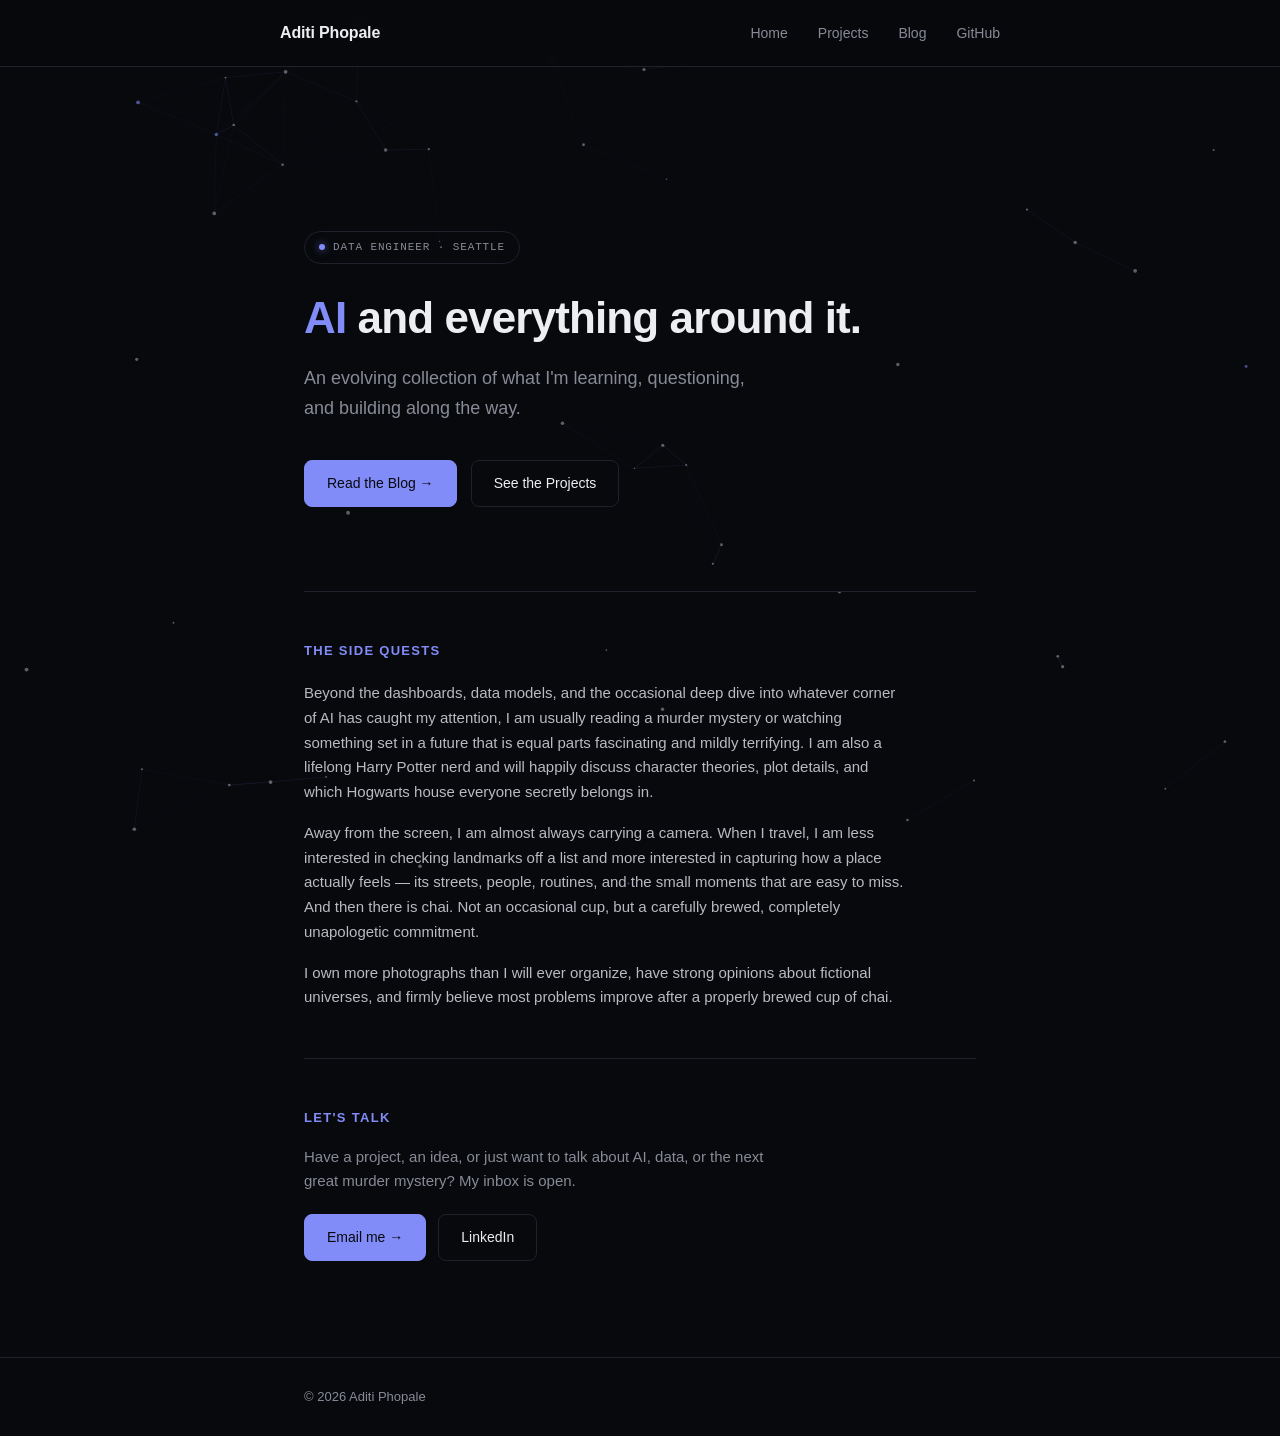
==== index.html @ 5a307bfd "Update index.html" ====
<!DOCTYPE html>
<html lang="en">
<head>
<meta charset="UTF-8">
<meta name="viewport" content="width=device-width, initial-scale=1.0">
<title>Aditi Phopale</title>
<meta name="description" content="Aditi Phopale — AI and everything around it.">
<link rel="stylesheet" href="/css/style.css">
</head>
<body>

<canvas id="bg-canvas" aria-hidden="true"></canvas>

<header class="site-header">
  <div class="wrap nav">
    <a href="/" class="brand">Aditi Phopale</a>
    <ul>
      <li><a href="/">Home</a></li>
      <li><a href="/projects/">Projects</a></li>
      <li><a href="/blog/">Blog</a></li>
      <li><a href="https://github.com/aditiphopale" target="_blank" rel="noopener">GitHub</a></li>
    </ul>
  </div>
</header>

<main>
  <div class="wrap">
    <section class="hero">
      <div class="badge"><span class="dot"></span>DATA ENGINEER &middot; SEATTLE</div>
      <h1><span class="accent">AI</span> and everything around it.</h1>
      <p class="tagline">An evolving collection of what I'm learning, questioning, and building along the way.</p>
      <div class="cta">
        <a href="/blog/" class="btn primary">Read the Blog &rarr;</a>
        <a href="/projects/" class="btn ghost">See the Projects</a>
      </div>
    </section>

    <section class="about-block">
      <h2>The Side Quests</h2>
      <p>Beyond the dashboards, data models, and the occasional deep dive into whatever corner of AI has caught my attention, I am usually reading a murder mystery or watching something set in a future that is equal parts fascinating and mildly terrifying. I am also a lifelong Harry Potter nerd and will happily discuss character theories, plot details, and which Hogwarts house everyone secretly belongs in.</p>
      <p>Away from the screen, I am almost always carrying a camera. When I travel, I am less interested in checking landmarks off a list and more interested in capturing how a place actually feels — its streets, people, routines, and the small moments that are easy to miss. And then there is chai. Not an occasional cup, but a carefully brewed, completely unapologetic commitment.</p>
      <p>I own more photographs than I will ever organize, have strong opinions about fictional universes, and firmly believe most problems improve after a properly brewed cup of chai.</p>
    </section>

    <section class="contact-block">
      <h2>Let's Talk</h2>
      <p>Have a project, an idea, or just want to talk about AI, data, or the next great murder mystery? My inbox is open.</p>
      <div class="contact-links">
        <a href="mailto:aphopale2012@gmail.com" class="btn primary">Email me &rarr;</a>
        <a href="https://www.linkedin.com/in/aditiphopale/" target="_blank" rel="noopener" class="btn ghost">LinkedIn</a>
      </div>
    </section>
  </div>
</main>

<footer>
  <div class="wrap">
    &copy; <span id="year"></span> Aditi Phopale
  </div>
</footer>

<script src="/js/particles.js" defer></script>
<script>
  document.getElementById('year').textContent = new Date().getFullYear();
</script>

</body>
</html>
---- css/style.css ----
/* ---------- Base ---------- */
:root {
  --bg: #08090d;
  --card: #101218;
  --border: #1f212b;
  --text: #eceef2;
  --muted: #888b96;
  --accent: #818cf8;
  --accent-soft: rgba(129, 140, 248, 0.10);
  --max-width: 720px;
  --sans: -apple-system, BlinkMacSystemFont, 'Segoe UI', Inter, Roboto, sans-serif;
  --mono: ui-monospace, 'SFMono-Regular', Menlo, Consolas, monospace;
}

* { box-sizing: border-box; }
html { scroll-behavior: smooth; }

body {
  margin: 0;
  font-family: var(--sans);
  background: var(--bg);
  color: var(--text);
  line-height: 1.65;
  -webkit-font-smoothing: antialiased;
}

a { color: inherit; text-decoration: none; }
img { max-width: 100%; }

.wrap {
  max-width: var(--max-width);
  margin: 0 auto;
  padding: 0 24px;
}

/* ---------- Ambient background canvas ---------- */
#bg-canvas {
  position: fixed;
  inset: 0;
  width: 100%;
  height: 100%;
  z-index: 0;
  pointer-events: none;
}

/* everything else sits above the canvas */
header.site-header, main, footer {
  position: relative;
  z-index: 1;
}

/* ---------- Header / Nav ---------- */
header.site-header {
  border-bottom: 1px solid var(--border);
  position: sticky;
  top: 0;
  background: rgba(8, 9, 13, 0.82);
  backdrop-filter: blur(8px);
  z-index: 10;
}

.nav {
  display: flex;
  align-items: center;
  justify-content: space-between;
  padding: 20px 0;
}

.nav .brand {
  font-weight: 600;
  font-size: 16px;
  color: var(--text);
  letter-spacing: -0.01em;
}
.nav .brand:hover { opacity: 0.8; }

.nav ul {
  list-style: none;
  display: flex;
  gap: 30px;
  margin: 0;
  padding: 0;
}

.nav a { font-size: 14px; color: var(--muted); }
.nav a:hover { color: var(--text); }

/* ---------- Hero ---------- */
.hero { padding: 100px 0 72px; }

.badge {
  display: inline-flex;
  align-items: center;
  gap: 8px;
  font-family: var(--mono);
  font-size: 11px;
  letter-spacing: 0.08em;
  color: var(--muted);
  border: 1px solid var(--border);
  padding: 6px 14px;
  border-radius: 999px;
  margin-bottom: 28px;
}
.badge .dot {
  width: 6px;
  height: 6px;
  border-radius: 50%;
  background: var(--accent);
  box-shadow: 0 0 8px rgba(129, 140, 248, 0.7);
}

.hero h1 {
  font-size: 44px;
  line-height: 1.2;
  font-weight: 700;
  margin: 0 0 20px;
  letter-spacing: -0.02em;
  max-width: 560px;
}
.hero h1 .accent { color: var(--accent); }

.hero p.tagline {
  font-size: 18px;
  color: var(--muted);
  margin: 0 0 36px;
  max-width: 460px;
}

.cta { display: flex; gap: 14px; flex-wrap: wrap; }

.btn {
  display: inline-flex;
  align-items: center;
  gap: 6px;
  padding: 11px 22px;
  border-radius: 8px;
  font-size: 14px;
  font-weight: 500;
  border: 1px solid var(--border);
}

.btn.primary {
  background: var(--accent);
  color: #08090d;
  border-color: var(--accent);
}
.btn.primary:hover { opacity: 0.88; }

.btn.ghost {
  background: transparent;
  color: var(--text);
  border-color: var(--border);
}
.btn.ghost:hover { border-color: #3a3d4a; background: rgba(255,255,255,0.02); }

/* ---------- About block ---------- */
.about-block {
  margin-top: 12px;
  padding-top: 48px;
  border-top: 1px solid var(--border);
}
.about-block h2 {
  font-size: 13px;
  text-transform: uppercase;
  letter-spacing: 0.1em;
  color: var(--accent);
  margin: 0 0 20px;
  font-weight: 600;
}
.about-block p {
  color: #b9bac2;
  margin: 0 0 16px;
  max-width: 600px;
  font-size: 15px;
}

/* ---------- Contact block ---------- */
.contact-block {
  padding-top: 48px;
  margin-top: 48px;
  border-top: 1px solid var(--border);
}
.contact-block h2 {
  font-size: 13px;
  text-transform: uppercase;
  letter-spacing: 0.1em;
  color: var(--accent);
  margin: 0 0 16px;
  font-weight: 600;
}
.contact-block p { color: var(--muted); margin: 0 0 20px; max-width: 480px; font-size: 15px; }
.contact-links { display: flex; gap: 12px; flex-wrap: wrap; }

/* ---------- Page headings (Projects / Blog) ---------- */
main { padding: 64px 0 96px; }

.page-title {
  font-size: 28px;
  font-weight: 700;
  margin: 0 0 8px;
  letter-spacing: -0.01em;
}
.page-sub { color: var(--muted); margin: 0 0 44px; font-size: 15px; }
.page-sub a:hover { color: var(--accent); }

/* ---------- Projects ---------- */
.project-grid {
  display: grid;
  grid-template-columns: repeat(auto-fill, minmax(240px, 1fr));
  gap: 16px;
}

.project-card {
  border: 1px solid var(--border);
  background: var(--card);
  border-radius: 12px;
  padding: 20px;
  display: flex;
  flex-direction: column;
  gap: 10px;
  transition: border-color 0.15s ease;
}
.project-card:hover { border-color: #34374a; }

.project-card h3 { margin: 0; font-size: 16px; }
.project-card h3 a:hover { color: var(--accent); }
.project-card p.desc { color: var(--muted); font-size: 13px; margin: 0; flex-grow: 1; }

.project-meta {
  display: flex;
  align-items: center;
  gap: 12px;
  font-size: 12px;
  color: var(--muted);
  font-family: var(--mono);
}
.lang-dot {
  display: inline-block;
  width: 8px;
  height: 8px;
  border-radius: 50%;
  background: var(--accent);
  margin-right: 5px;
}

.empty-state {
  border: 1px dashed var(--border);
  border-radius: 12px;
  padding: 32px;
  text-align: center;
  color: var(--muted);
  font-size: 14px;
}
.empty-state a { color: var(--accent); }
.empty-state a:hover { text-decoration: underline; }

.state-msg { color: var(--muted); padding: 12px 0; font-size: 14px; }

/* ---------- Blog list ---------- */
.post-list { display: flex; flex-direction: column; gap: 0; }

.post-preview {
  padding: 28px 0;
  border-bottom: 1px solid var(--border);
}
.post-preview:first-child { padding-top: 0; }
.post-preview:last-child { border-bottom: none; }

.post-preview h2 { font-size: 20px; margin: 0 0 8px; font-weight: 600; }
.post-preview h2 a:hover { color: var(--accent); }

.post-date {
  font-size: 12px;
  font-family: var(--mono);
  color: var(--muted);
  margin: 0 0 12px;
}

.post-excerpt { color: #b9bac2; margin: 0; font-size: 15px; }

/* ---------- Single post ---------- */
.back-link {
  display: inline-block;
  margin-bottom: 36px;
  font-size: 13px;
  color: var(--muted);
}
.back-link:hover { color: var(--text); }

.post-article h1 { font-size: 30px; margin-bottom: 8px; letter-spacing: -0.01em; }
.post-article .post-date { margin-bottom: 36px; }
.post-article { font-size: 16px; color: #cbccd3; }
.post-article h2 { font-size: 20px; margin-top: 34px; color: var(--text); }
.post-article a { color: var(--accent); text-decoration: underline; }
.post-article pre {
  background: var(--card);
  border: 1px solid var(--border);
  padding: 16px;
  border-radius: 10px;
  overflow-x: auto;
}
.post-article code {
  background: var(--card);
  padding: 2px 6px;
  border-radius: 4px;
  font-size: 0.9em;
}
.post-article pre code { background: none; padding: 0; }
.post-article blockquote {
  border-left: 3px solid var(--border);
  margin: 0;
  padding-left: 16px;
  color: var(--muted);
}

/* ---------- Footer ---------- */
footer {
  border-top: 1px solid var(--border);
  padding: 28px 0;
  color: var(--muted);
  font-size: 13px;
}
footer a:hover { color: var(--text); }
footer .sep { margin: 0 8px; opacity: 0.4; }

/* ---------- Responsive ---------- */
@media (max-width: 640px) {
  .nav ul { gap: 16px; }
  .hero { padding: 72px 0 48px; }
  .hero h1 { font-size: 32px; }
  main { padding: 48px 0 72px; }
}
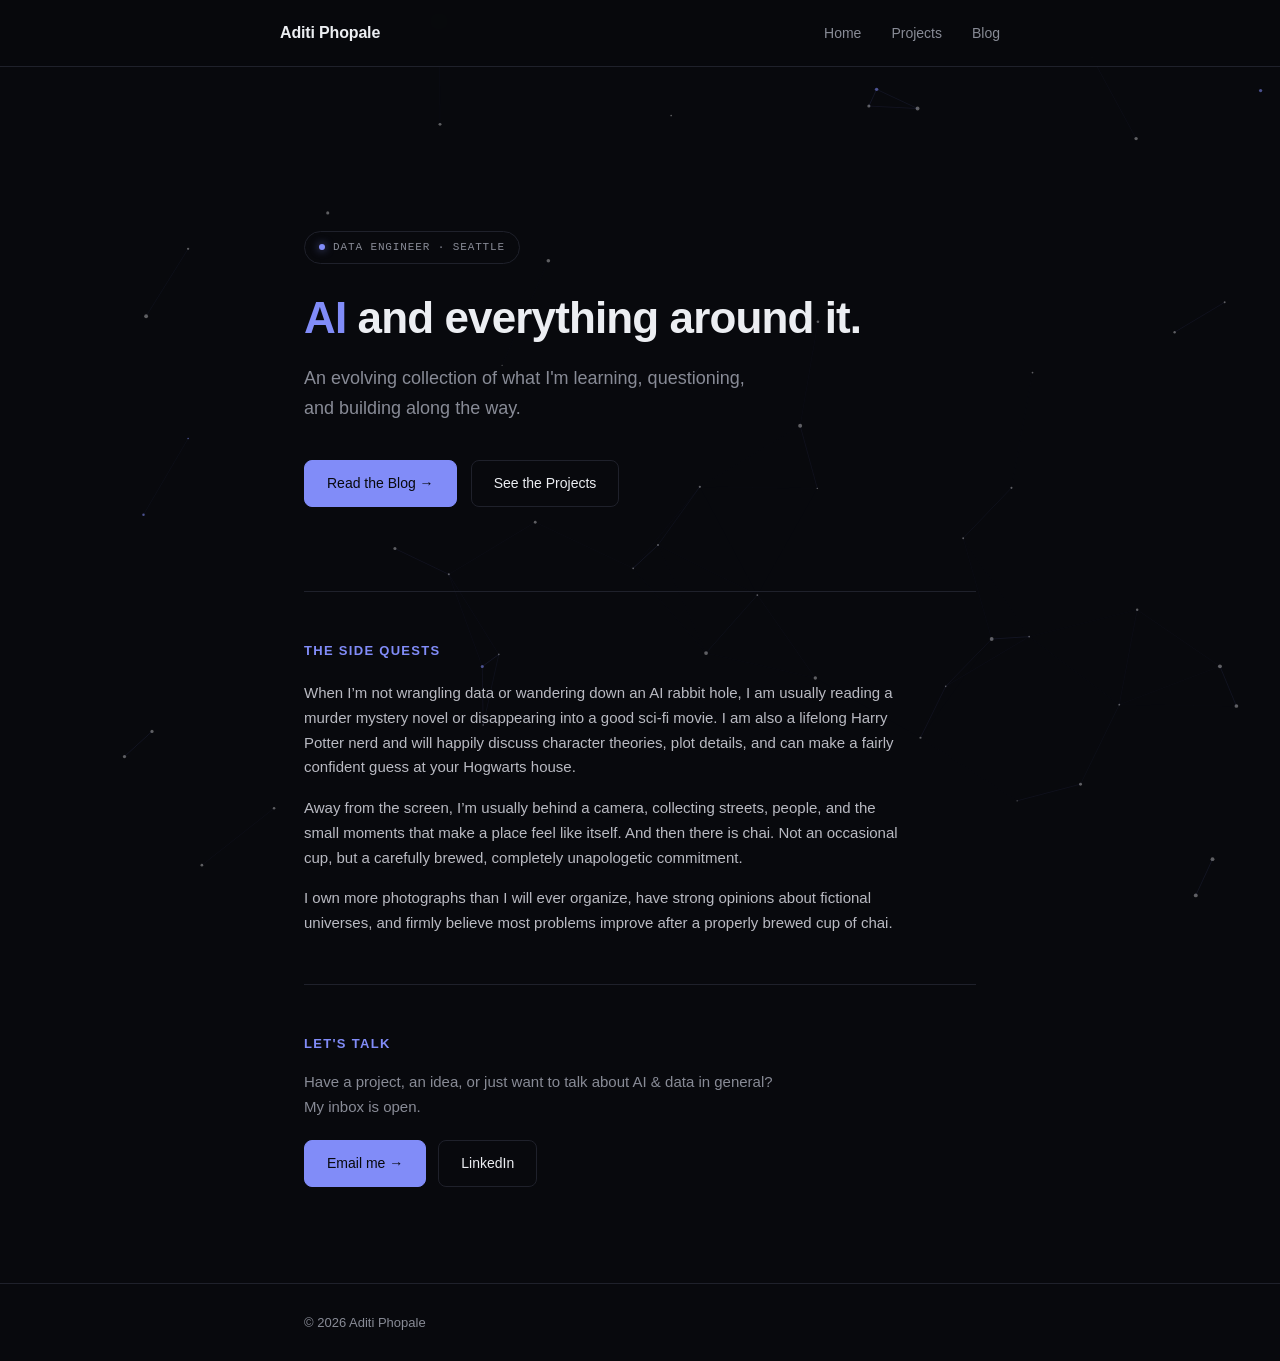
==== commit 8a0fec62: "Update index.html" ====
--- a/index.html
+++ b/index.html
@@ -18,7 +18,6 @@
       <li><a href="/">Home</a></li>
       <li><a href="/projects/">Projects</a></li>
       <li><a href="/blog/">Blog</a></li>
-      <li><a href="https://github.com/aditiphopale" target="_blank" rel="noopener">GitHub</a></li>
     </ul>
   </div>
 </header>
@@ -37,14 +36,14 @@
 
     <section class="about-block">
       <h2>The Side Quests</h2>
-      <p>Beyond the dashboards, data models, and the occasional deep dive into whatever corner of AI has caught my attention, I am usually reading a murder mystery or watching something set in a future that is equal parts fascinating and mildly terrifying. I am also a lifelong Harry Potter nerd and will happily discuss character theories, plot details, and which Hogwarts house everyone secretly belongs in.</p>
-      <p>Away from the screen, I am almost always carrying a camera. When I travel, I am less interested in checking landmarks off a list and more interested in capturing how a place actually feels — its streets, people, routines, and the small moments that are easy to miss. And then there is chai. Not an occasional cup, but a carefully brewed, completely unapologetic commitment.</p>
+      <p>When I’m not wrangling data or wandering down an AI rabbit hole, I am usually reading a murder mystery novel or disappearing into a good sci-fi movie. I am also a lifelong Harry Potter nerd and will happily discuss character theories, plot details, and can make a fairly confident guess at your Hogwarts house.</p>
+      <p>Away from the screen, I’m usually behind a camera, collecting streets, people, and the small moments that make a place feel like itself. And then there is chai. Not an occasional cup, but a carefully brewed, completely unapologetic commitment.</p>
       <p>I own more photographs than I will ever organize, have strong opinions about fictional universes, and firmly believe most problems improve after a properly brewed cup of chai.</p>
     </section>
 
     <section class="contact-block">
       <h2>Let's Talk</h2>
-      <p>Have a project, an idea, or just want to talk about AI, data, or the next great murder mystery? My inbox is open.</p>
+      <p>Have a project, an idea, or just want to talk about AI & data in general? My inbox is open.</p>
       <div class="contact-links">
         <a href="mailto:aphopale2012@gmail.com" class="btn primary">Email me &rarr;</a>
         <a href="https://www.linkedin.com/in/aditiphopale/" target="_blank" rel="noopener" class="btn ghost">LinkedIn</a>
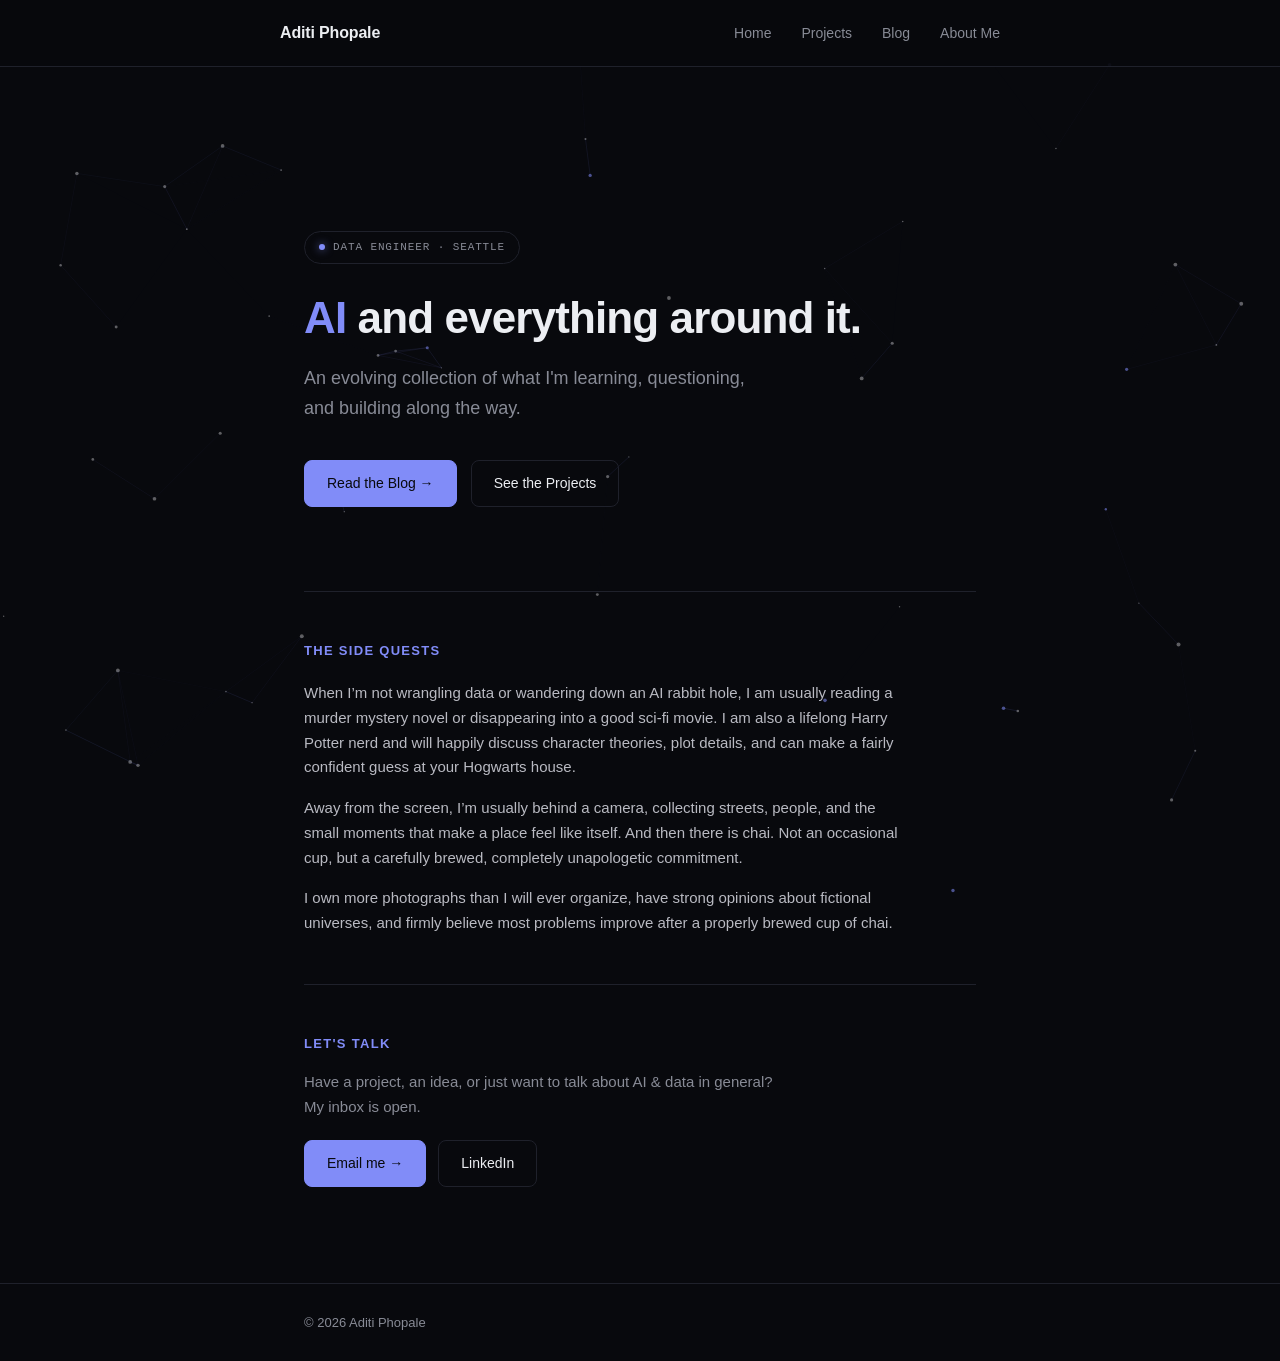
==== commit 6364fe7c: "Update index.html" ====
--- a/index.html
+++ b/index.html
@@ -18,6 +18,7 @@
       <li><a href="/">Home</a></li>
       <li><a href="/projects/">Projects</a></li>
       <li><a href="/blog/">Blog</a></li>
+      <li><a href="/about/">About Me</a></li>
     </ul>
   </div>
 </header>
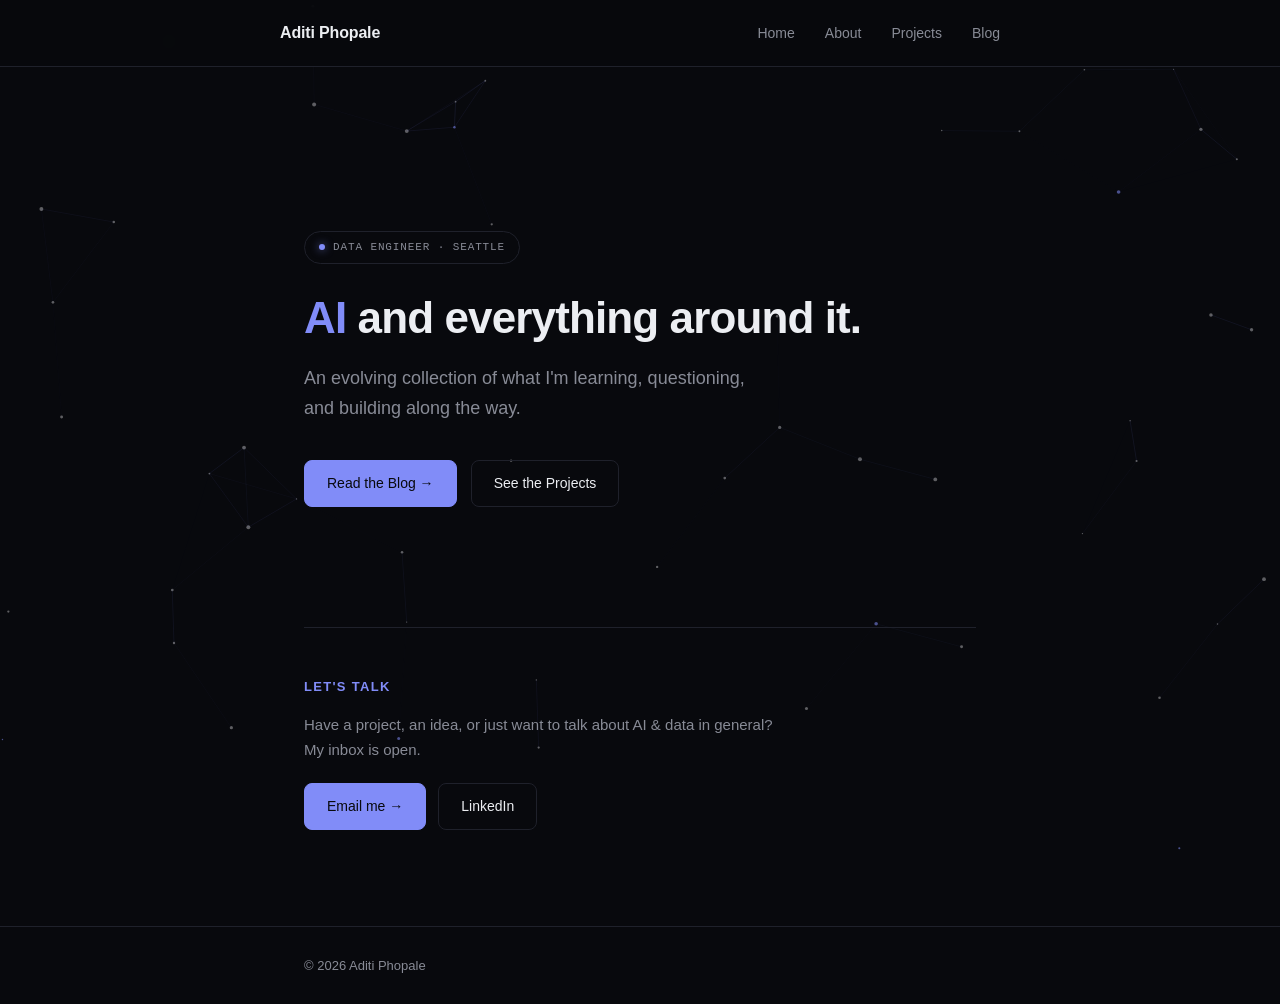
==== commit 4f3d9555: "Update index.html" ====
--- a/index.html
+++ b/index.html
@@ -16,9 +16,9 @@
     <a href="/" class="brand">Aditi Phopale</a>
     <ul>
       <li><a href="/">Home</a></li>
+      <li><a href="/about/">About</a></li>
       <li><a href="/projects/">Projects</a></li>
       <li><a href="/blog/">Blog</a></li>
-      <li><a href="/about/">About Me</a></li>
     </ul>
   </div>
 </header>
@@ -33,13 +33,6 @@
         <a href="/blog/" class="btn primary">Read the Blog &rarr;</a>
         <a href="/projects/" class="btn ghost">See the Projects</a>
       </div>
-    </section>
-
-    <section class="about-block">
-      <h2>The Side Quests</h2>
-      <p>When I’m not wrangling data or wandering down an AI rabbit hole, I am usually reading a murder mystery novel or disappearing into a good sci-fi movie. I am also a lifelong Harry Potter nerd and will happily discuss character theories, plot details, and can make a fairly confident guess at your Hogwarts house.</p>
-      <p>Away from the screen, I’m usually behind a camera, collecting streets, people, and the small moments that make a place feel like itself. And then there is chai. Not an occasional cup, but a carefully brewed, completely unapologetic commitment.</p>
-      <p>I own more photographs than I will ever organize, have strong opinions about fictional universes, and firmly believe most problems improve after a properly brewed cup of chai.</p>
     </section>
 
     <section class="contact-block">
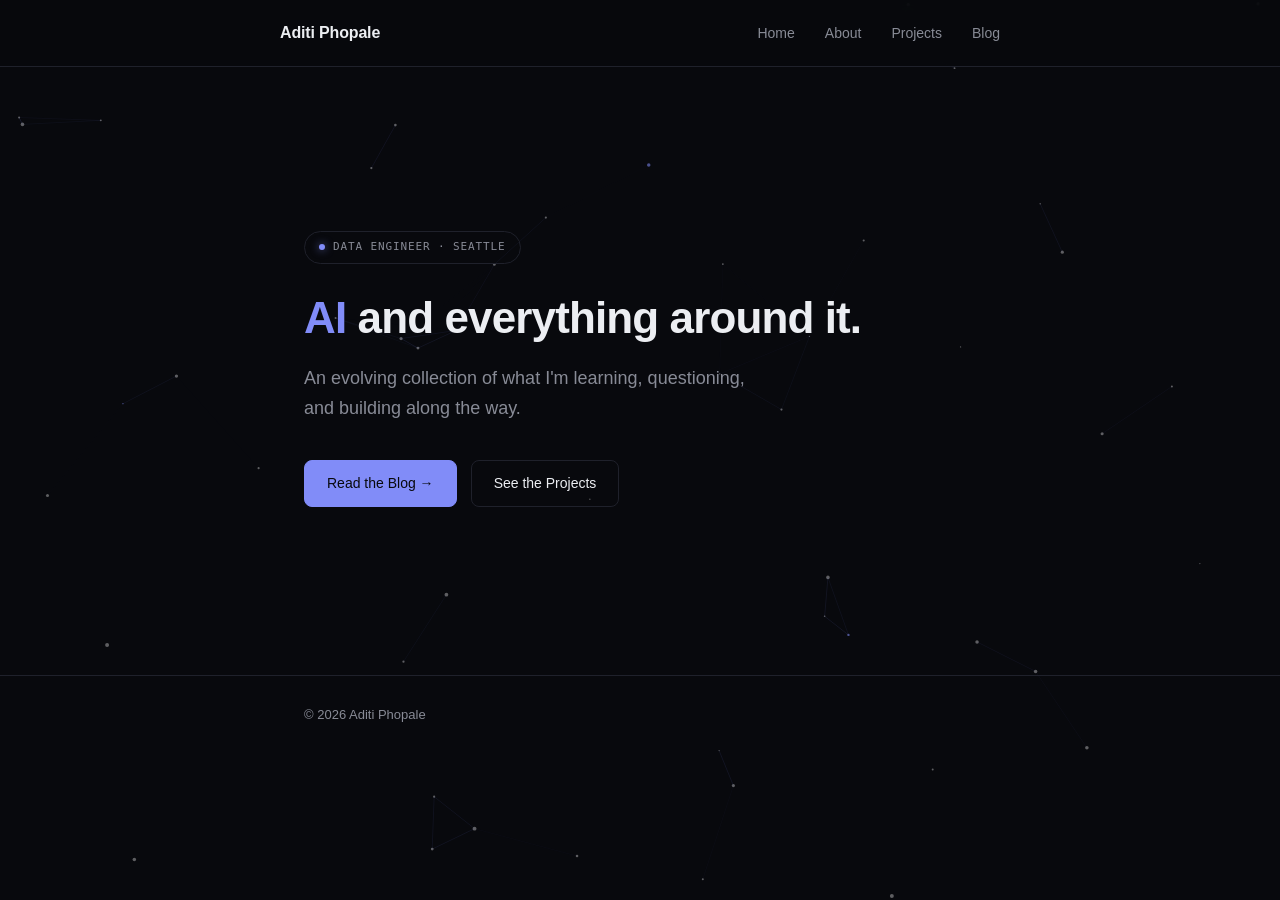
==== commit 062741f4: "Update index.html" ====
--- a/index.html
+++ b/index.html
@@ -35,14 +35,6 @@
       </div>
     </section>
 
-    <section class="contact-block">
-      <h2>Let's Talk</h2>
-      <p>Have a project, an idea, or just want to talk about AI & data in general? My inbox is open.</p>
-      <div class="contact-links">
-        <a href="mailto:aphopale2012@gmail.com" class="btn primary">Email me &rarr;</a>
-        <a href="https://www.linkedin.com/in/aditiphopale/" target="_blank" rel="noopener" class="btn ghost">LinkedIn</a>
-      </div>
-    </section>
   </div>
 </main>
 
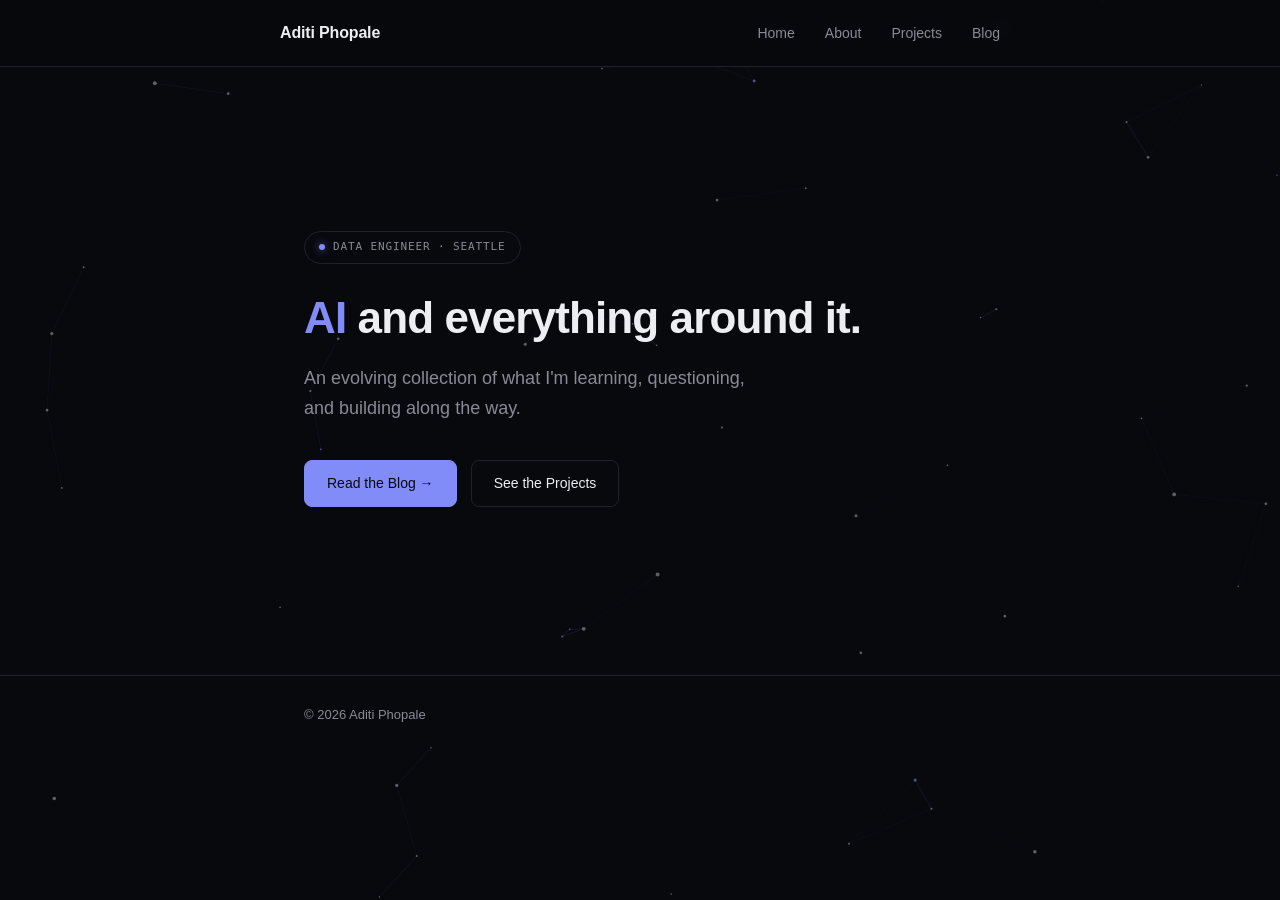
==== commit cecb1f3c: "Update index.html" ====
--- a/index.html
+++ b/index.html
@@ -8,9 +8,7 @@
 <link rel="stylesheet" href="/css/style.css">
 </head>
 <body>
-
 <canvas id="bg-canvas" aria-hidden="true"></canvas>
-
 <header class="site-header">
   <div class="wrap nav">
     <a href="/" class="brand">Aditi Phopale</a>
@@ -22,7 +20,6 @@
     </ul>
   </div>
 </header>
-
 <main>
   <div class="wrap">
     <section class="hero">
@@ -34,16 +31,13 @@
         <a href="/projects/" class="btn ghost">See the Projects</a>
       </div>
     </section>
-
   </div>
 </main>
-
 <footer>
   <div class="wrap">
     &copy; <span id="year"></span> Aditi Phopale
   </div>
 </footer>
-
 <script src="/js/particles.js" defer></script>
 <script>
   document.getElementById('year').textContent = new Date().getFullYear();
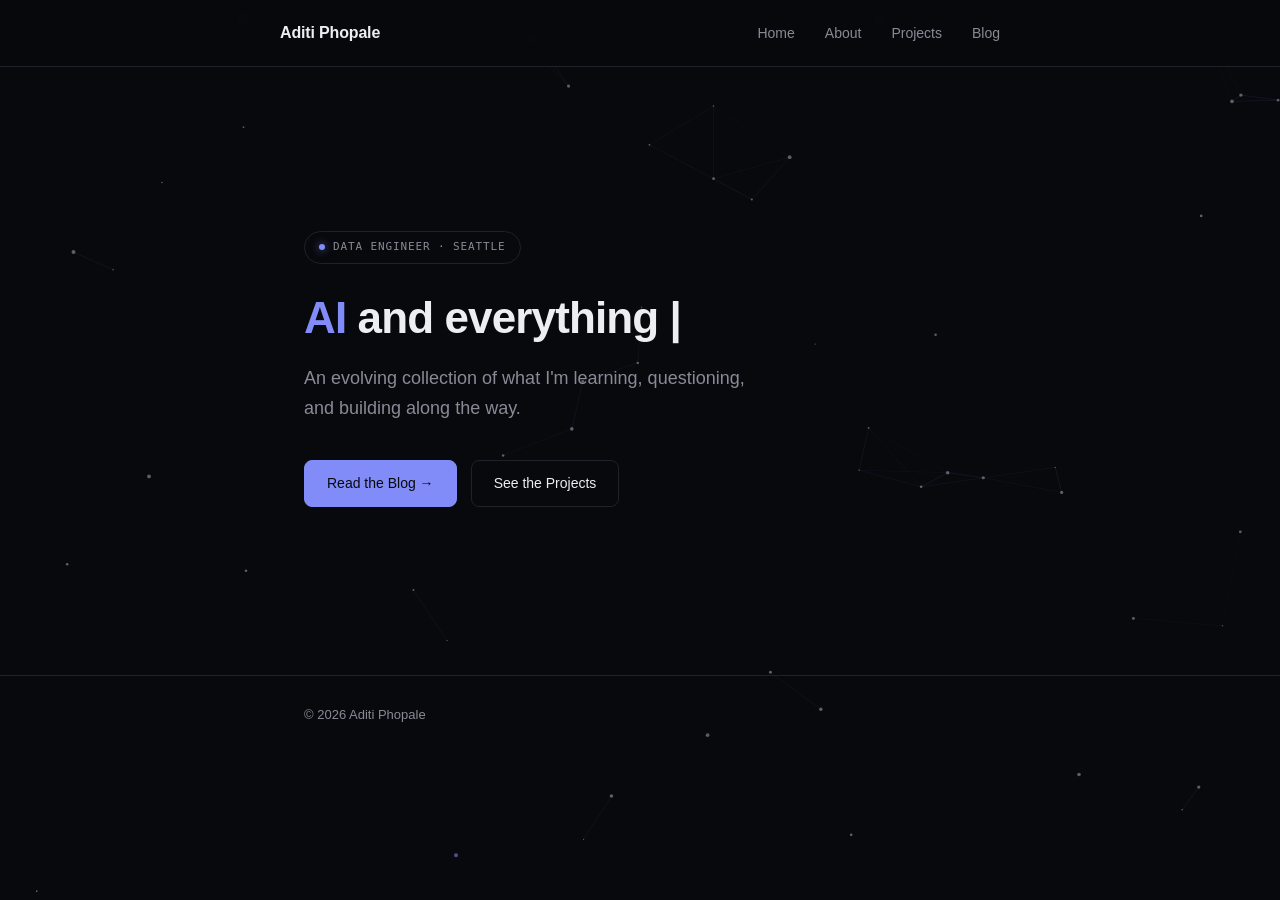
==== commit 44ba07bb: "Update index.html" ====
--- a/index.html
+++ b/index.html
@@ -24,7 +24,7 @@
   <div class="wrap">
     <section class="hero">
       <div class="badge"><span class="dot"></span>DATA ENGINEER &middot; SEATTLE</div>
-      <h1><span class="accent">AI</span> and everything around it.</h1>
+      <h1 aria-label="AI and everything around it."><span id="typed-text" aria-hidden="true"></span><span class="cursor" aria-hidden="true">|</span></h1>
       <p class="tagline">An evolving collection of what I'm learning, questioning, and building along the way.</p>
       <div class="cta">
         <a href="/blog/" class="btn primary">Read the Blog &rarr;</a>
@@ -41,7 +41,33 @@
 <script src="/js/particles.js" defer></script>
 <script>
   document.getElementById('year').textContent = new Date().getFullYear();
+
+  (function () {
+    const target = document.getElementById('typed-text');
+    if (!target) return;
+
+    const tokens = [
+      '<span class="accent">', 'A', 'I', '</span>',
+      ...' and everything around it.'.split('')
+    ];
+
+    const reduceMotion = window.matchMedia('(prefers-reduced-motion: reduce)').matches;
+
+    if (reduceMotion) {
+      target.innerHTML = tokens.join('');
+      return;
+    }
+
+    let i = 0;
+    function tick() {
+      i++;
+      target.innerHTML = tokens.slice(0, i).join('');
+      if (i < tokens.length) {
+        setTimeout(tick, 45);
+      }
+    }
+    setTimeout(tick, 300);
+  })();
 </script>
-
 </body>
 </html>
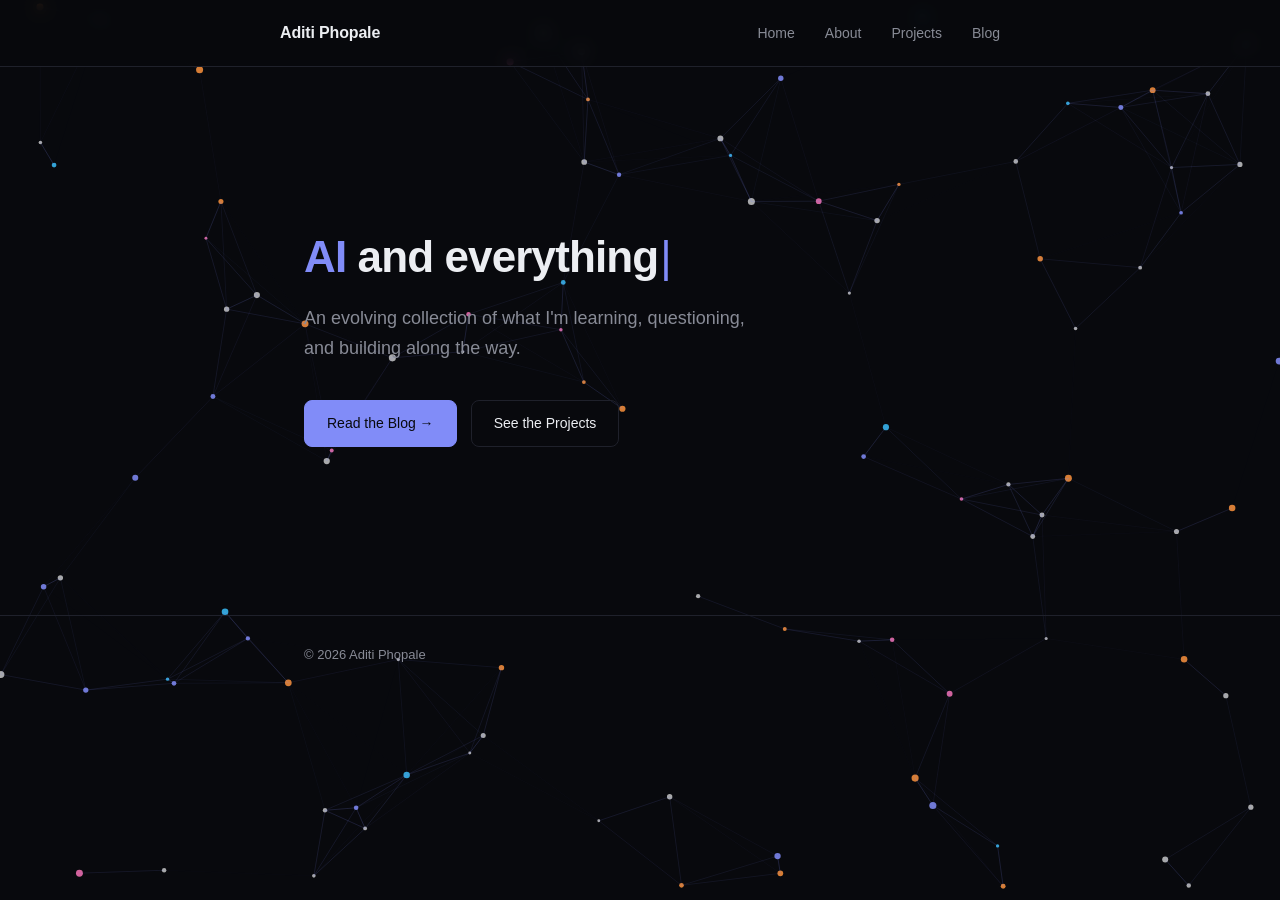
==== commit 24382e90: "Update index.html" ====
--- a/index.html
+++ b/index.html
@@ -23,7 +23,7 @@
 <main>
   <div class="wrap">
     <section class="hero">
-      <div class="badge"><span class="dot"></span>DATA ENGINEER &middot; SEATTLE</div>
+      <!--<div class="badge"><span class="dot"></span>DATA ENGINEER &middot; SEATTLE</div>-->
       <h1 aria-label="AI and everything around it."><span id="typed-text" aria-hidden="true"></span><span class="cursor" aria-hidden="true">|</span></h1>
       <p class="tagline">An evolving collection of what I'm learning, questioning, and building along the way.</p>
       <div class="cta">
--- a/css/style.css
+++ b/css/style.css
@@ -11,10 +11,8 @@
   --sans: -apple-system, BlinkMacSystemFont, 'Segoe UI', Inter, Roboto, sans-serif;
   --mono: ui-monospace, 'SFMono-Regular', Menlo, Consolas, monospace;
 }
-
 * { box-sizing: border-box; }
 html { scroll-behavior: smooth; }
-
 body {
   margin: 0;
   font-family: var(--sans);
@@ -23,16 +21,13 @@
   line-height: 1.65;
   -webkit-font-smoothing: antialiased;
 }
-
 a { color: inherit; text-decoration: none; }
 img { max-width: 100%; }
-
 .wrap {
   max-width: var(--max-width);
   margin: 0 auto;
   padding: 0 24px;
 }
-
 /* ---------- Ambient background canvas ---------- */
 #bg-canvas {
   position: fixed;
@@ -42,13 +37,11 @@
   z-index: 0;
   pointer-events: none;
 }
-
 /* everything else sits above the canvas */
 header.site-header, main, footer {
   position: relative;
   z-index: 1;
 }
-
 /* ---------- Header / Nav ---------- */
 header.site-header {
   border-bottom: 1px solid var(--border);
@@ -58,14 +51,12 @@
   backdrop-filter: blur(8px);
   z-index: 10;
 }
-
 .nav {
   display: flex;
   align-items: center;
   justify-content: space-between;
   padding: 20px 0;
 }
-
 .nav .brand {
   font-weight: 600;
   font-size: 16px;
@@ -73,7 +64,6 @@
   letter-spacing: -0.01em;
 }
 .nav .brand:hover { opacity: 0.8; }
-
 .nav ul {
   list-style: none;
   display: flex;
@@ -81,13 +71,10 @@
   margin: 0;
   padding: 0;
 }
-
 .nav a { font-size: 14px; color: var(--muted); }
 .nav a:hover { color: var(--text); }
-
 /* ---------- Hero ---------- */
 .hero { padding: 100px 0 72px; }
-
 .badge {
   display: inline-flex;
   align-items: center;
@@ -108,7 +95,6 @@
   background: var(--accent);
   box-shadow: 0 0 8px rgba(129, 140, 248, 0.7);
 }
-
 .hero h1 {
   font-size: 44px;
   line-height: 1.2;
@@ -119,15 +105,28 @@
 }
 .hero h1 .accent { color: var(--accent); }
 
+.hero h1 .cursor {
+  display: inline-block;
+  color: var(--accent);
+  font-weight: 400;
+  margin-left: 2px;
+  animation: blink-cursor 1s step-end infinite;
+}
+@keyframes blink-cursor {
+  0%, 100% { opacity: 1; }
+  50% { opacity: 0; }
+}
+@media (prefers-reduced-motion: reduce) {
+  .hero h1 .cursor { animation: none; opacity: 0; }
+}
+
 .hero p.tagline {
   font-size: 18px;
   color: var(--muted);
   margin: 0 0 36px;
   max-width: 460px;
 }
-
 .cta { display: flex; gap: 14px; flex-wrap: wrap; }
-
 .btn {
   display: inline-flex;
   align-items: center;
@@ -138,21 +137,18 @@
   font-weight: 500;
   border: 1px solid var(--border);
 }
-
 .btn.primary {
   background: var(--accent);
   color: #08090d;
   border-color: var(--accent);
 }
 .btn.primary:hover { opacity: 0.88; }
-
 .btn.ghost {
   background: transparent;
   color: var(--text);
   border-color: var(--border);
 }
 .btn.ghost:hover { border-color: #3a3d4a; background: rgba(255,255,255,0.02); }
-
 /* ---------- About block ---------- */
 .about-block {
   margin-top: 12px;
@@ -173,7 +169,6 @@
   max-width: 600px;
   font-size: 15px;
 }
-
 /* ---------- Contact block ---------- */
 .contact-block {
   padding-top: 48px;
@@ -190,10 +185,8 @@
 }
 .contact-block p { color: var(--muted); margin: 0 0 20px; max-width: 480px; font-size: 15px; }
 .contact-links { display: flex; gap: 12px; flex-wrap: wrap; }
-
 /* ---------- Page headings (Projects / Blog) ---------- */
 main { padding: 64px 0 96px; }
-
 .page-title {
   font-size: 28px;
   font-weight: 700;
@@ -202,14 +195,12 @@
 }
 .page-sub { color: var(--muted); margin: 0 0 44px; font-size: 15px; }
 .page-sub a:hover { color: var(--accent); }
-
 /* ---------- Projects ---------- */
 .project-grid {
   display: grid;
   grid-template-columns: repeat(auto-fill, minmax(240px, 1fr));
   gap: 16px;
 }
-
 .project-card {
   border: 1px solid var(--border);
   background: var(--card);
@@ -221,11 +212,9 @@
   transition: border-color 0.15s ease;
 }
 .project-card:hover { border-color: #34374a; }
-
 .project-card h3 { margin: 0; font-size: 16px; }
 .project-card h3 a:hover { color: var(--accent); }
 .project-card p.desc { color: var(--muted); font-size: 13px; margin: 0; flex-grow: 1; }
-
 .project-meta {
   display: flex;
   align-items: center;
@@ -242,7 +231,6 @@
   background: var(--accent);
   margin-right: 5px;
 }
-
 .empty-state {
   border: 1px dashed var(--border);
   border-radius: 12px;
@@ -253,31 +241,24 @@
 }
 .empty-state a { color: var(--accent); }
 .empty-state a:hover { text-decoration: underline; }
-
 .state-msg { color: var(--muted); padding: 12px 0; font-size: 14px; }
-
 /* ---------- Blog list ---------- */
 .post-list { display: flex; flex-direction: column; gap: 0; }
-
 .post-preview {
   padding: 28px 0;
   border-bottom: 1px solid var(--border);
 }
 .post-preview:first-child { padding-top: 0; }
 .post-preview:last-child { border-bottom: none; }
-
 .post-preview h2 { font-size: 20px; margin: 0 0 8px; font-weight: 600; }
 .post-preview h2 a:hover { color: var(--accent); }
-
 .post-date {
   font-size: 12px;
   font-family: var(--mono);
   color: var(--muted);
   margin: 0 0 12px;
 }
-
 .post-excerpt { color: #b9bac2; margin: 0; font-size: 15px; }
-
 /* ---------- Single post ---------- */
 .back-link {
   display: inline-block;
@@ -286,7 +267,6 @@
   color: var(--muted);
 }
 .back-link:hover { color: var(--text); }
-
 .post-article h1 { font-size: 30px; margin-bottom: 8px; letter-spacing: -0.01em; }
 .post-article .post-date { margin-bottom: 36px; }
 .post-article { font-size: 16px; color: #cbccd3; }
@@ -312,7 +292,6 @@
   padding-left: 16px;
   color: var(--muted);
 }
-
 /* ---------- Footer ---------- */
 footer {
   border-top: 1px solid var(--border);
@@ -322,7 +301,6 @@
 }
 footer a:hover { color: var(--text); }
 footer .sep { margin: 0 8px; opacity: 0.4; }
-
 /* ---------- Responsive ---------- */
 @media (max-width: 640px) {
   .nav ul { gap: 16px; }
